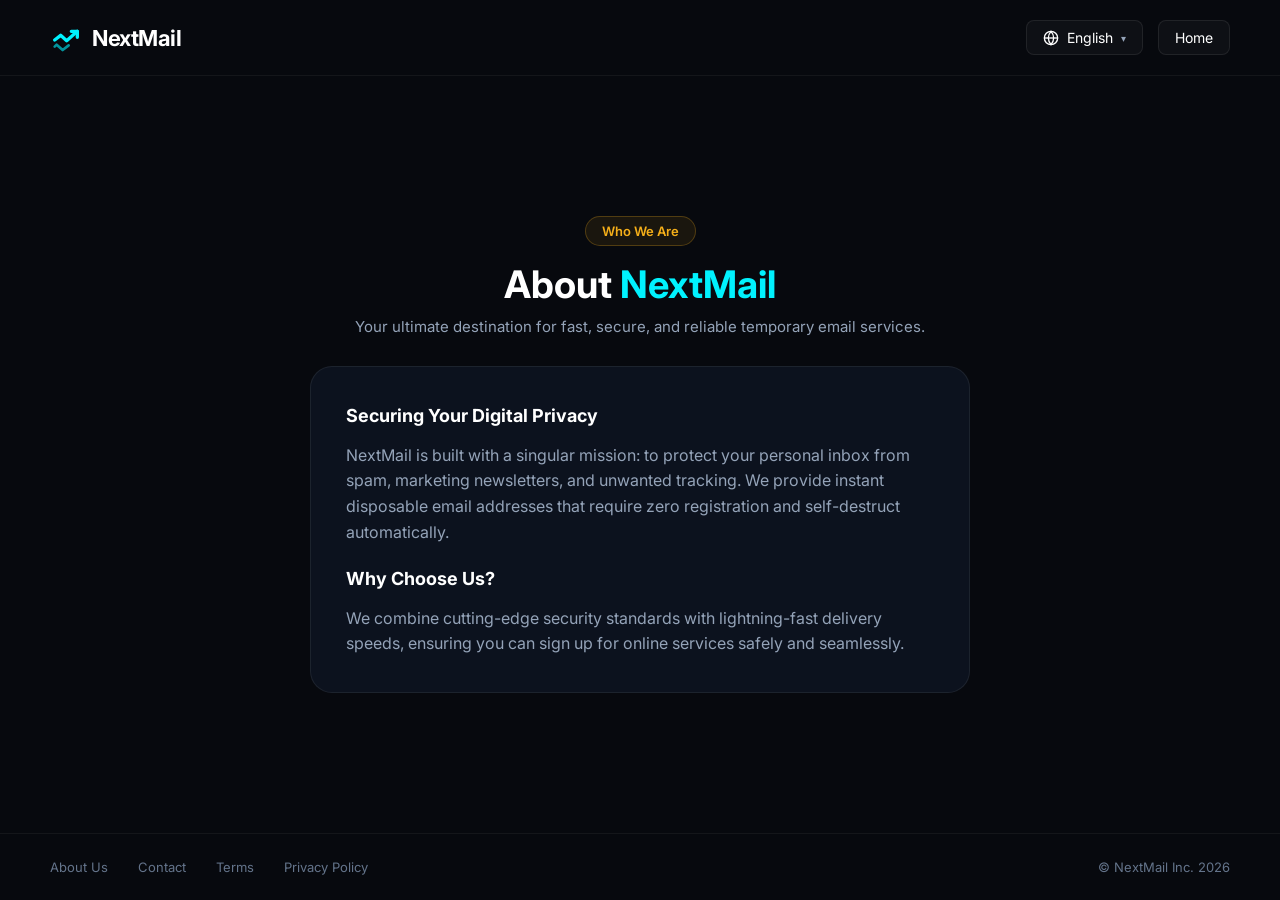
==== about.html @ 5b5e4896 "Add files via upload" ====
<!DOCTYPE html>
<html lang="en">
<head>
    <meta charset="UTF-8">
    <meta name="viewport" content="width=device-width, initial-scale=1.0">
    <title>NextMail - About Us</title>
    <link rel="stylesheet" href="style.css">
    <link href="https://fonts.googleapis.com/css2?family=Inter:wght@300;400;500;600;700&display=swap" rel="stylesheet">
</head>
<body>
    <header class="navbar">
        <div class="logo">
            <a href="index.html" style="text-decoration:none; color:inherit; display:flex; align-items:center; gap:10px;">
                <svg class="logo-icon" width="32" height="32" viewBox="0 0 24 24" fill="none">
                    <path d="M3.5 13.5L8 10L12.5 14L20.5 7" stroke="#00f2fe" stroke-width="2.5" stroke-linecap="round" stroke-linejoin="round"/>
                    <path d="M16 7H20.5V11.5" stroke="#00f2fe" stroke-width="2.5" stroke-linecap="round" stroke-linejoin="round"/>
                    <path d="M14 17.5L9.5 21L5 17L3.5 18.5" stroke="#00f2fe" stroke-width="2" stroke-opacity="0.6" stroke-linecap="round" stroke-linejoin="round"/>
                </svg>
                <span>NextMail</span>
            </a>
        </div>
        <div class="nav-right">
            <div class="lang-selector">
                <svg width="16" height="16" viewBox="0 0 24 24" fill="none" stroke="currentColor" stroke-width="2"><circle cx="12" cy="12" r="10"/><line x1="2" y1="12" x2="22" y2="12"/><path d="M12 2a15.3 15.3 0 0 1 4 10 15.3 15.3 0 0 1-4 10 15.3 15.3 0 0 1-4-10 15.3 15.3 0 0 1 4-10z"/></svg>
                English <span class="chevron">▾</span>
            </div>
            <a href="index.html" class="login-btn">Home</a>
        </div>
    </header>

    <main class="pricing-container" style="max-width: 700px;">
        <div class="pricing-header" style="margin-bottom: 30px;">
            <div class="plan-pill">Who We Are</div>
            <h1>About <span class="highlight-cyan">NextMail</span></h1>
            <p>Your ultimate destination for fast, secure, and reliable temporary email services.</p>
        </div>

        <div class="card" style="padding: 35px; text-align: left; line-height: 1.6; color: #94a3b8;">
            <h3 style="color: #fff; margin-bottom: 12px; font-size: 18px;">Securing Your Digital Privacy</h3>
            <p style="margin-bottom: 20px;">NextMail is built with a singular mission: to protect your personal inbox from spam, marketing newsletters, and unwanted tracking. We provide instant disposable email addresses that require zero registration and self-destruct automatically.</p>
            
            <h3 style="color: #fff; margin-bottom: 12px; font-size: 18px;">Why Choose Us?</h3>
            <p>We combine cutting-edge security standards with lightning-fast delivery speeds, ensuring you can sign up for online services safely and seamlessly.</p>
        </div>
    </main>

    <footer>
        <div class="footer-links">
            <a href="about.html">About Us</a>
            <a href="contact.html">Contact</a>
            <a href="terms.html">Terms</a>
            <a href="privacy.html">Privacy Policy</a>
        </div>
        <p>© NextMail Inc. 2026</p>
    </footer>
</body>
</html>
---- style.css ----
* {
    margin: 0;
    padding: 0;
    box-sizing: border-box;
    font-family: 'Inter', sans-serif;
}

body {
    background-color: #07090e;
    color: #ffffff;
    min-height: 100vh;
    display: flex;
    flex-direction: column;
    justify-content: space-between;
    overflow-x: hidden;
}

.navbar {
    display: flex;
    justify-content: space-between;
    align-items: center;
    padding: 20px 50px;
    border-bottom: 1px solid rgba(255, 255, 255, 0.05);
}

.logo {
    display: flex;
    align-items: center;
    gap: 12px;
    font-size: 22px;
    font-weight: 700;
    color: #fff;
    letter-spacing: -0.5px;
}

.nav-center-links {
    display: flex;
    gap: 30px;
}

.nav-center-links a {
    color: #94a3b8;
    text-decoration: none;
    font-size: 14px;
    font-weight: 500;
    transition: 0.2s;
}

.nav-center-links a:hover, .nav-center-links .active-nav {
    color: #fff;
}

.nav-center-links .active-nav {
    position: relative;
}

.nav-center-links .active-nav::after {
    content: '';
    position: absolute;
    bottom: -6px;
    left: 0;
    width: 100%;
    height: 2px;
    background: #00f2fe;
    border-radius: 2px;
}

.nav-right {
    display: flex;
    align-items: center;
    gap: 15px;
}

.lang-selector, .login-btn {
    background: rgba(255, 255, 255, 0.03);
    border: 1px solid rgba(255, 255, 255, 0.08);
    padding: 8px 16px;
    border-radius: 8px;
    color: #fff;
    font-size: 14px;
    cursor: pointer;
    text-decoration: none;
    display: flex;
    align-items: center;
    gap: 8px;
    transition: 0.3s;
}

.lang-selector:hover, .login-btn:hover {
    background: rgba(255, 255, 255, 0.08);
}

.chevron {
    font-size: 10px;
    color: #94a3b8;
}

.hero {
    flex: 1;
    display: flex;
    flex-direction: column;
    align-items: center;
    padding: 40px 20px;
    max-width: 940px;
    margin: 0 auto;
    width: 100%;
}

.hero-card {
    background: linear-gradient(135deg, rgba(13, 20, 33, 0.85), rgba(7, 11, 18, 0.95));
    border: 1px solid rgba(0, 242, 254, 0.2);
    box-shadow: 0 0 40px rgba(0, 242, 254, 0.06);
    border-radius: 24px;
    padding: 45px;
    text-align: center;
    width: 100%;
    margin-bottom: 25px;
}

.hero-top-badge {
    display: inline-flex;
    align-items: center;
    gap: 10px;
    background: rgba(0, 242, 254, 0.06);
    border: 1px solid rgba(0, 242, 254, 0.25);
    padding: 6px 16px;
    border-radius: 20px;
    font-size: 14px;
    font-weight: 500;
    color: #fff;
    margin-bottom: 22px;
}

.badge-text-green {
    color: #00f2fe;
    font-weight: 600;
}

.hero-card h1 {
    font-size: 42px;
    font-weight: 700;
    margin-bottom: 12px;
    letter-spacing: -1px;
    background: linear-gradient(90deg, #ffffff, #00f2fe);
     background-clip: text;
    -webkit-background-clip: text;
    color: transparent;
    -webkit-text-fill-color: transparent;
}

.hero-sub {
    color: #94a3b8;
    font-size: 15px;
    margin-bottom: 35px;
    line-height: 1.5;
}

.email-box {
    display: flex;
    align-items: center;
    background: #04060a;
    border: 1px solid rgba(255, 255, 255, 0.1);
    border-radius: 14px;
    padding: 6px;
    gap: 12px;
    margin-bottom: 22px;
}

.email-icon {
    padding-left: 12px;
    display: flex;
    align-items: center;
}

.email-box input {
    flex: 1;
    background: transparent;
    border: none;
    color: #fff;
    padding: 10px 5px;
    font-size: 16px;
    outline: none;
}

.copy-btn, .new-btn {
    padding: 10px 20px;
    border-radius: 10px;
    border: none;
    font-weight: 600;
    font-size: 14px;
    cursor: pointer;
    display: flex;
    align-items: center;
    gap: 8px;
    transition: 0.3s;
}

.copy-btn {
    background: rgba(255, 255, 255, 0.06);
    color: #fff;
    border: 1px solid rgba(255, 255, 255, 0.08);
}

.copy-btn:hover {
    background: rgba(255, 255, 255, 0.12);
}

.new-btn {
    background: linear-gradient(135deg, #00f2fe, #3b82f6);
    color: #04131d;
    border: none;
    box-shadow: 0 12px 26px rgba(0, 242, 254, 0.22);
    letter-spacing: 0.1px;
    font-weight: 800;
}

.new-btn:hover {
    background: linear-gradient(135deg, #28f5ff, #4f99ff);
    transform: translateY(-1px);
    box-shadow: 0 14px 28px rgba(0, 242, 254, 0.28);
}

.new-btn svg {
    stroke: currentColor;
    opacity: 1;
}

.timer-display {
    display: flex;
    align-items: center;
    justify-content: center;
    gap: 10px;
    font-size: 18px;
    font-weight: 600;
    color: #00f2fe;
}

.pulse-dot {
    width: 8px;
    height: 8px;
    background-color: #00f2fe;
    border-radius: 50%;
    box-shadow: 0 0 10px #00f2fe;
}

.features-grid {
    display: grid;
    grid-template-columns: repeat(3, 1fr);
    gap: 20px;
    width: 100%;
    margin-bottom: 25px;
}

.feature-card {
    background: rgba(13, 20, 33, 0.6);
    border: 1px solid rgba(255, 255, 255, 0.06);
    border-radius: 18px;
    padding: 26px 22px;
    text-align: left;
}

.f-icon-box {
    width: 40px;
    height: 40px;
    border-radius: 10px;
    display: flex;
    align-items: center;
    justify-content: center;
    margin-bottom: 16px;
}

.security-bg { background: rgba(0, 242, 254, 0.08); border: 1px solid rgba(0, 242, 254, 0.2); }
.speed-bg { background: rgba(59, 130, 246, 0.08); border: 1px solid rgba(59, 130, 246, 0.2); }
.spam-bg { background: rgba(168, 85, 247, 0.08); border: 1px solid rgba(168, 85, 247, 0.2); }

.feature-card h3 {
    font-size: 15px;
    font-weight: 600;
    margin-bottom: 6px;
    color: #fff;
}

.feature-card p {
    color: #94a3b8;
    font-size: 13px;
    line-height: 1.4;
}

.pricing-banner-link {
    width: 100%;
    text-decoration: none;
    color: inherit;
}

.pricing-banner {
    background: linear-gradient(135deg, rgba(16, 22, 34, 0.9), rgba(8, 12, 19, 0.95));
    border: 1px solid rgba(245, 175, 25, 0.25);
    box-shadow: 0 0 30px rgba(245, 175, 25, 0.04);
    border-radius: 18px;
    padding: 24px 30px;
    display: flex;
    justify-content: space-between;
    align-items: center;
    width: 100%;
    transition: 0.3s;
}

.pricing-banner:hover {
    border-color: rgba(245, 175, 25, 0.5);
}

.pb-left {
    display: flex;
    align-items: center;
    gap: 16px;
}

.crown-box {
    width: 44px;
    height: 44px;
    background: rgba(245, 175, 25, 0.08);
    border: 1px solid rgba(245, 175, 25, 0.25);
    border-radius: 12px;
    display: flex;
    align-items: center;
    justify-content: center;
}

.pb-left h3 {
    font-size: 15px;
    font-weight: 600;
    margin-bottom: 3px;
    color: #fff;
}

.go-premium-text {
    color: #f5af19;
    font-weight: 600;
    font-size: 13px;
}

.pb-features {
    display: flex;
    gap: 24px;
    color: #94a3b8;
    font-size: 13px;
}

.pb-feat-item {
    display: flex;
    align-items: center;
    gap: 8px;
}

.pricing-container {
    max-width: 900px;
    margin: 40px auto;
    padding: 0 20px;
    width: 100%;
}

.pricing-header {
    text-align: center;
    margin-bottom: 45px;
}

.plan-pill {
    display: inline-block;
    background: rgba(245, 175, 25, 0.08);
    color: #f5af19;
    border: 1px solid rgba(245, 175, 25, 0.25);
    padding: 6px 16px;
    border-radius: 20px;
    font-size: 13px;
    font-weight: 600;
    margin-bottom: 15px;
}

.pricing-header h1 {
    font-size: 38px;
    margin-bottom: 10px;
    font-weight: 700;
}

.highlight-cyan {
    color: #00f2fe;
}

.pricing-header p {
    color: #94a3b8;
    font-size: 15px;
}

.pricing-cards {
    display: grid;
    grid-template-columns: 1fr 1fr;
    gap: 30px;
}

.card {
    background: rgba(13, 20, 33, 0.85);
    border: 1px solid rgba(255, 255, 255, 0.07);
    border-radius: 22px;
    padding: 35px;
    position: relative;
}

.pro-card {
    border: 1px solid rgba(245, 175, 25, 0.35);
    box-shadow: 0 0 35px rgba(245, 175, 25, 0.06);
}

.recommended-badge {
    position: absolute;
    top: 25px;
    right: 25px;
    background: #f5af19;
    color: #07090e;
    font-size: 10px;
    font-weight: 700;
    padding: 4px 10px;
    border-radius: 6px;
    letter-spacing: 0.5px;
}

.card-top-icon-box {
    width: 44px;
    height: 44px;
    background: rgba(0, 242, 254, 0.08);
    border: 1px solid rgba(0, 242, 254, 0.2);
    border-radius: 12px;
    display: flex;
    align-items: center;
    justify-content: center;
    margin-bottom: 20px;
}

.gold-icon-box {
    background: rgba(245, 175, 25, 0.08);
    border-color: rgba(245, 175, 25, 0.25);
}

.card h2 {
    font-size: 24px;
    font-weight: 700;
    margin-bottom: 4px;
}

.card-desc {
    color: #94a3b8;
    font-size: 13px;
    margin-bottom: 22px;
}

.price-tag {
    font-size: 38px;
    font-weight: 700;
    margin-bottom: 15px;
    display: flex;
    align-items: baseline;
    gap: 4px;
}

.price-sub {
    font-size: 14px;
    font-weight: 400;
    color: #94a3b8;
}

.plan-badge-box {
    background: rgba(255, 255, 255, 0.03);
    border: 1px solid rgba(255, 255, 255, 0.07);
    padding: 10px 14px;
    border-radius: 10px;
    font-size: 13px;
    margin-bottom: 24px;
    color: #00f2fe;
    display: flex;
    align-items: center;
    gap: 8px;
}

.gold-box {
    color: #f5af19;
    background: rgba(245, 175, 25, 0.04);
    border-color: rgba(245, 175, 25, 0.2);
}

.feature-list {
    list-style: none;
    margin-bottom: 30px;
}

.feature-list li {
    font-size: 14px;
    color: #cbd5e1;
    margin-bottom: 14px;
    display: flex;
    align-items: center;
    gap: 10px;
}

.check-icon {
    color: #00f2fe;
    font-weight: bold;
}

.gold-check {
    color: #f5af19;
}

.plan-btn {
    display: block;
    width: 100%;
    padding: 13px;
    text-align: center;
    border-radius: 10px;
    text-decoration: none;
    font-weight: 600;
    font-size: 15px;
    transition: 0.3s;
}

.free-btn {
    background: rgba(255, 255, 255, 0.06);
    color: #fff;
    border: 1px solid rgba(255, 255, 255, 0.1);
}

.free-btn:hover {
    background: rgba(255, 255, 255, 0.12);
}

.pro-btn {
    background: linear-gradient(135deg, #f5af19, #f12711);
    color: #fff;
    border: none;
    cursor: pointer;
}

.pro-btn:hover {
    opacity: 0.95;
}

footer {
    border-top: 1px solid rgba(255, 255, 255, 0.05);
    padding: 25px 50px;
    text-align: center;
    display: flex;
    justify-content: space-between;
    align-items: center;
    color: #64748b;
    font-size: 13px;
}

.footer-links {
    display: flex;
    gap: 30px;
}

.footer-links a {
    color: #64748b;
    text-decoration: none;
    transition: 0.2s;
}

.footer-links a:hover {
    color: #fff;
}

@media (max-width: 768px) {
    .features-grid, .pricing-cards, .pricing-banner {
        grid-template-columns: 1fr;
        flex-direction: column;
        align-items: stretch;
    }
    .pb-features {
        display: none;
    }
    .nav-center-links {
        display: none;
    }
    footer {
        flex-direction: column;
        gap: 15px;
    }
}
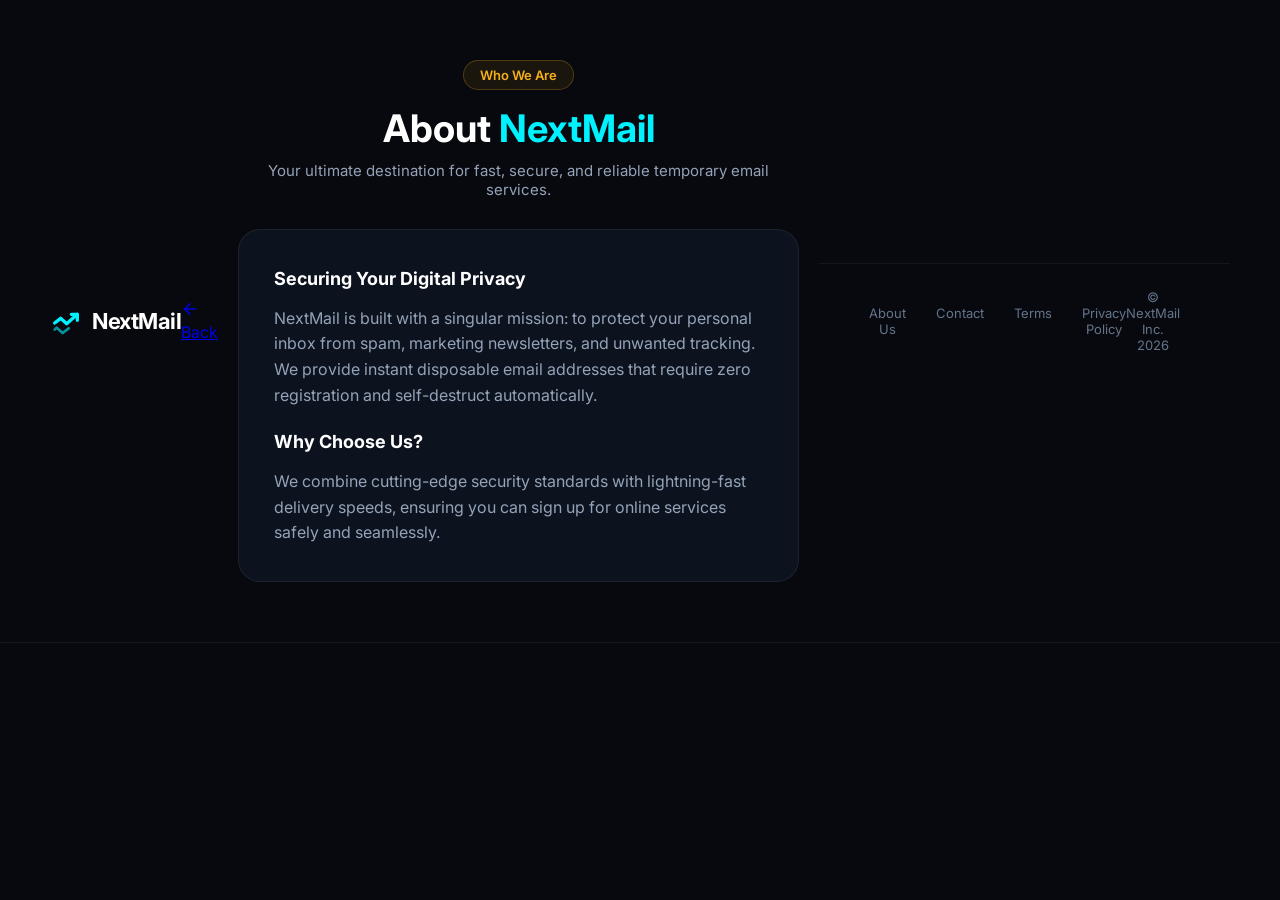
==== commit c50d53c2: "ui: use consistent themed Back button on about" ====
--- a/about.html
+++ b/about.html
@@ -19,14 +19,12 @@
                 <span>NextMail</span>
             </a>
         </div>
-        <div class="nav-right">
-            <div class="lang-selector">
-                <svg width="16" height="16" viewBox="0 0 24 24" fill="none" stroke="currentColor" stroke-width="2"><circle cx="12" cy="12" r="10"/><line x1="2" y1="12" x2="22" y2="12"/><path d="M12 2a15.3 15.3 0 0 1 4 10 15.3 15.3 0 0 1-4 10 15.3 15.3 0 0 1-4-10 15.3 15.3 0 0 1 4-10z"/></svg>
-                English <span class="chevron">▾</span>
-            </div>
-            <a href="index.html" class="login-btn">Home</a>
+        <div class="nav-right">
+            <a href="index.html" class="back-home-link" aria-label="Back to Home">
+                <svg width="18" height="18" viewBox="0 0 24 24" fill="none" stroke="currentColor" stroke-width="2" stroke-linecap="round" stroke-linejoin="round"><path d="M19 12H5"/><path d="M12 19l-7-7 7-7"/></svg>
+                <span>Back</span>
+            </a>
         </div>
-    </header>
 
     <main class="pricing-container" style="max-width: 700px;">
         <div class="pricing-header" style="margin-bottom: 30px;">
--- a/style.css
+++ b/style.css
@@ -584,4 +584,11 @@
         flex-direction: column;
         gap: 15px;
     }
-}+}
+.inbox-panel{width:100%;margin:0 0 25px;background:linear-gradient(135deg,rgba(13,20,33,.85),rgba(7,11,18,.95));border:1px solid rgba(0,242,254,.14);border-radius:20px;padding:24px}.inbox-header{display:flex;align-items:center;justify-content:space-between;gap:15px;margin-bottom:18px}.inbox-header h2{font-size:20px;margin-top:5px}.inbox-kicker{font-size:11px;color:#00f2fe;font-weight:700;letter-spacing:1.5px}.refresh-inbox-btn{background:rgba(255,255,255,.05);color:#fff;border:1px solid rgba(255,255,255,.1);border-radius:9px;padding:9px 14px;cursor:pointer}.inbox-list{display:flex;flex-direction:column;gap:10px}.inbox-empty{padding:25px;text-align:center;color:#64748b;border:1px dashed rgba(255,255,255,.08);border-radius:12px}.inbox-message{padding:15px;background:rgba(255,255,255,.025);border:1px solid rgba(255,255,255,.06);border-radius:12px}.inbox-message strong{display:block;color:#fff;margin-bottom:5px}.inbox-message small{display:block;color:#00f2fe;margin-bottom:8px}.inbox-message p{color:#cbd5e1;font-size:13px;line-height:1.5;white-space:pre-wrap}.new-btn:disabled{opacity:.55;cursor:wait;transform:none}.expired-timer{color:#f87171}.pro-badge{color:#f5af19;font-size:11px;font-weight:700;margin-left:8px}@media(max-width:768px){.inbox-panel{padding:18px}.email-box{flex-wrap:wrap}.email-box input{min-width:0}.copy-btn,.new-btn{flex:1;justify-content:center}.inbox-header{align-items:flex-start}.refresh-inbox-btn{white-space:nowrap}}
+
+.inbox-corner{position:fixed;right:22px;bottom:22px;z-index:50;display:flex;align-items:center;gap:8px;background:rgba(7,12,20,.94);color:#fff;border:1px solid rgba(0,242,254,.28);box-shadow:0 10px 35px rgba(0,0,0,.35);border-radius:999px;padding:12px 15px;cursor:pointer;backdrop-filter:blur(12px)}.inbox-corner b{min-width:20px;height:20px;border-radius:50%;display:grid;place-items:center;background:#00f2fe;color:#061018;font-size:11px}.inbox-corner:hover{transform:translateY(-2px)}@media(max-width:600px){.inbox-corner{right:14px;bottom:14px;padding:11px 13px}.inbox-corner span{display:none}}
+
+.inbox-nav-link{display:inline-flex;align-items:center;gap:7px;color:#cbd5e1;text-decoration:none;font-weight:600}.inbox-nav-icon{width:32px;height:32px;display:grid;place-items:center;border:1px solid rgba(0,242,254,.2);border-radius:10px;background:rgba(0,242,254,.06);color:#00f2fe;font-size:16px}.inbox-nav-link:hover{color:#fff}.inbox-page{min-height:80vh;display:flex;justify-content:center;padding:55px 20px}.inbox-page-card{width:min(900px,100%);background:linear-gradient(135deg,rgba(13,20,33,.92),rgba(7,11,18,.98));border:1px solid rgba(0,242,254,.14);border-radius:24px;padding:30px;box-shadow:0 20px 70px rgba(0,0,0,.3)}.inbox-page-top{display:flex;justify-content:space-between;gap:20px;align-items:flex-start}.inbox-page-top h1{margin:7px 0;color:#fff}.inbox-page-top p{color:#94a3b8}.current-mail{margin-top:25px;display:flex;align-items:center;gap:12px;padding:15px;border-radius:14px;background:rgba(255,255,255,.035);border:1px solid rgba(255,255,255,.07)}.current-mail span{color:#64748b;font-size:12px}.current-mail strong{color:#fff;flex:1;word-break:break-all}.current-mail button{background:rgba(0,242,254,.08);border:1px solid rgba(0,242,254,.2);color:#00f2fe;border-radius:8px;padding:8px 12px;cursor:pointer}.timer-row{display:flex;justify-content:space-between;margin:14px 0;color:#94a3b8}.timer-row strong{color:#00f2fe}.inbox-page .inbox-list{margin-top:20px}.inbox-page .inbox-message time{display:block;color:#64748b;font-size:11px;margin-top:8px}.back-home{display:inline-block;margin-top:22px;color:#00f2fe;text-decoration:none}@media(max-width:600px){.inbox-page{padding:25px 12px}.inbox-page-card{padding:20px}.inbox-page-top{flex-direction:column}.current-mail{flex-wrap:wrap}.current-mail strong{width:100%;flex-basis:100%}}
+
+.lang-selector{position:relative}.lang-current{background:transparent;border:0;color:#fff;cursor:pointer;font:inherit;padding:0}.language-menu{display:none;position:absolute;right:0;top:calc(100% + 8px);min-width:145px;padding:6px;background:#0d1421;border:1px solid rgba(0,242,254,.18);border-radius:12px;box-shadow:0 15px 35px rgba(0,0,0,.4);z-index:100}.language-menu.open{display:block}.language-menu button{display:block;width:100%;padding:9px 12px;background:transparent;border:0;color:#cbd5e1;text-align:left;border-radius:7px;cursor:pointer}.language-menu button:hover{background:rgba(0,242,254,.08);color:#fff}.inbox-corner{display:none!important}.inbox-nav-link{display:inline-flex;align-items:center;gap:7px;color:#cbd5e1;text-decoration:none;font-weight:600}.inbox-nav-icon{width:32px;height:32px;display:grid;place-items:center;border:1px solid rgba(0,242,254,.2);border-radius:10px;background:rgba(0,242,254,.06);color:#00f2fe}@media(max-width:600px){.navbar{padding:16px 18px}.nav-right{gap:8px}.lang-selector,.inbox-nav-link{padding:7px 10px}.inbox-nav-link span:last-child{display:none}}
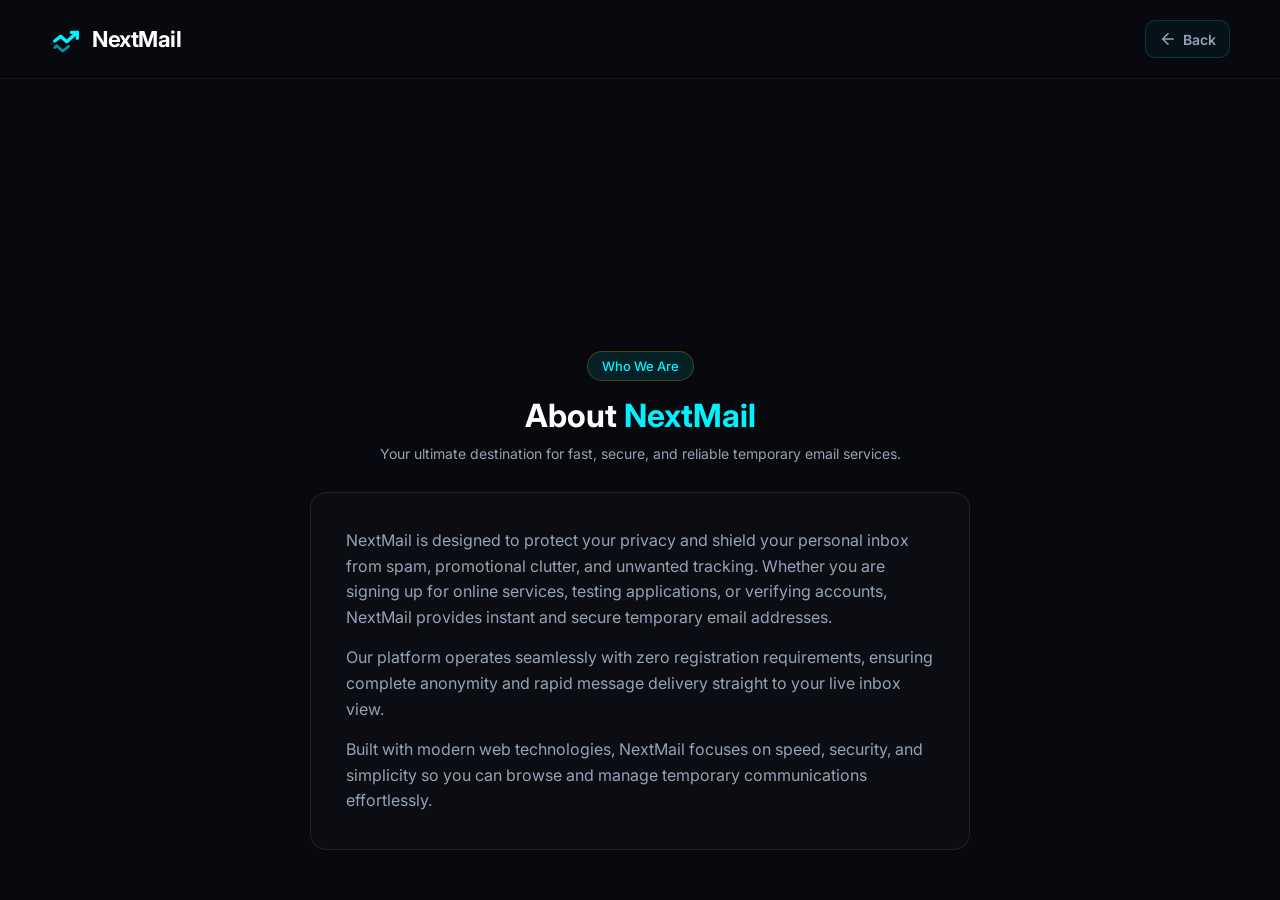
==== commit 22fcece6: "Update about.html" ====
--- a/about.html
+++ b/about.html
@@ -10,7 +10,7 @@
 <body>
     <header class="navbar">
         <div class="logo">
-            <a href="index.html" style="text-decoration:none; color:inherit; display:flex; align-items:center; gap:10px;">
+            <a href="index.html" style="text-decoration: none; color: inherit; display: flex; align-items: center; gap: 10px;">
                 <svg class="logo-icon" width="32" height="32" viewBox="0 0 24 24" fill="none">
                     <path d="M3.5 13.5L8 10L12.5 14L20.5 7" stroke="#00f2fe" stroke-width="2.5" stroke-linecap="round" stroke-linejoin="round"/>
                     <path d="M16 7H20.5V11.5" stroke="#00f2fe" stroke-width="2.5" stroke-linecap="round" stroke-linejoin="round"/>
@@ -19,37 +19,35 @@
                 <span>NextMail</span>
             </a>
         </div>
-        <div class="nav-right">
-            <a href="index.html" class="back-home-link" aria-label="Back to Home">
-                <svg width="18" height="18" viewBox="0 0 24 24" fill="none" stroke="currentColor" stroke-width="2" stroke-linecap="round" stroke-linejoin="round"><path d="M19 12H5"/><path d="M12 19l-7-7 7-7"/></svg>
-                <span>Back</span>
-            </a>
+        <div class="nav-right">
+            <a href="index.html" class="back-home-link" aria-label="Back to Home" style="display: flex; align-items: center; gap: 6px; color: #94a3b8; text-decoration: none; font-size: 14px;">
+                <svg width="18" height="18" viewBox="0 0 24 24" fill="none" stroke="currentColor" stroke-width="2" stroke-linecap="round" stroke-linejoin="round">
+                    <path d="M19 12H5"/>
+                    <path d="M12 19l-7-7 7-7"/>
+                </svg>
+                <span>Back</span>
+            </a>
+        </div>
+    </header>
+
+    <main class="pricing-container" style="max-width: 700px; margin: 50px auto; padding: 0 20px;">
+        <div class="pricing-header" style="margin-bottom: 30px; text-align: center;">
+            <div class="plan-pill" style="display: inline-block; padding: 6px 14px; background: rgba(0, 242, 254, 0.1); color: #00f2fe; border-radius: 20px; font-size: 13px; font-weight: 500; margin-bottom: 15px;">Who We Are</div>
+            <h1 style="color: #fff; font-size: 32px; font-weight: 700;">About <span class="highlight-cyan" style="color: #00f2fe;">NextMail</span></h1>
+            <p style="color: #94a3b8; font-size: 14px; margin-top: 8px;">Your ultimate destination for fast, secure, and reliable temporary email services.</p>
         </div>
 
-    <main class="pricing-container" style="max-width: 700px;">
-        <div class="pricing-header" style="margin-bottom: 30px;">
-            <div class="plan-pill">Who We Are</div>
-            <h1>About <span class="highlight-cyan">NextMail</span></h1>
-            <p>Your ultimate destination for fast, secure, and reliable temporary email services.</p>
-        </div>
-
-        <div class="card" style="padding: 35px; text-align: left; line-height: 1.6; color: #94a3b8;">
-            <h3 style="color: #fff; margin-bottom: 12px; font-size: 18px;">Securing Your Digital Privacy</h3>
-            <p style="margin-bottom: 20px;">NextMail is built with a singular mission: to protect your personal inbox from spam, marketing newsletters, and unwanted tracking. We provide instant disposable email addresses that require zero registration and self-destruct automatically.</p>
-            
-            <h3 style="color: #fff; margin-bottom: 12px; font-size: 18px;">Why Choose Us?</h3>
-            <p>We combine cutting-edge security standards with lightning-fast delivery speeds, ensuring you can sign up for online services safely and seamlessly.</p>
+        <div class="card" style="background: rgba(255, 255, 255, 0.02); border: 1px solid rgba(255, 255, 255, 0.08); padding: 35px; border-radius: 16px; text-align: left; line-height: 1.6; color: #94a3b8;">
+            <p style="margin-bottom: 15px;">
+                NextMail is designed to protect your privacy and shield your personal inbox from spam, promotional clutter, and unwanted tracking. Whether you are signing up for online services, testing applications, or verifying accounts, NextMail provides instant and secure temporary email addresses.
+            </p>
+            <p style="margin-bottom: 15px;">
+                Our platform operates seamlessly with zero registration requirements, ensuring complete anonymity and rapid message delivery straight to your live inbox view.
+            </p>
+            <p>
+                Built with modern web technologies, NextMail focuses on speed, security, and simplicity so you can browse and manage temporary communications effortlessly.
+            </p>
         </div>
     </main>
-
-    <footer>
-        <div class="footer-links">
-            <a href="about.html">About Us</a>
-            <a href="contact.html">Contact</a>
-            <a href="terms.html">Terms</a>
-            <a href="privacy.html">Privacy Policy</a>
-        </div>
-        <p>© NextMail Inc. 2026</p>
-    </footer>
 </body>
-</html>+</html>
--- a/style.css
+++ b/style.css
@@ -592,3 +592,4 @@
 .inbox-nav-link{display:inline-flex;align-items:center;gap:7px;color:#cbd5e1;text-decoration:none;font-weight:600}.inbox-nav-icon{width:32px;height:32px;display:grid;place-items:center;border:1px solid rgba(0,242,254,.2);border-radius:10px;background:rgba(0,242,254,.06);color:#00f2fe;font-size:16px}.inbox-nav-link:hover{color:#fff}.inbox-page{min-height:80vh;display:flex;justify-content:center;padding:55px 20px}.inbox-page-card{width:min(900px,100%);background:linear-gradient(135deg,rgba(13,20,33,.92),rgba(7,11,18,.98));border:1px solid rgba(0,242,254,.14);border-radius:24px;padding:30px;box-shadow:0 20px 70px rgba(0,0,0,.3)}.inbox-page-top{display:flex;justify-content:space-between;gap:20px;align-items:flex-start}.inbox-page-top h1{margin:7px 0;color:#fff}.inbox-page-top p{color:#94a3b8}.current-mail{margin-top:25px;display:flex;align-items:center;gap:12px;padding:15px;border-radius:14px;background:rgba(255,255,255,.035);border:1px solid rgba(255,255,255,.07)}.current-mail span{color:#64748b;font-size:12px}.current-mail strong{color:#fff;flex:1;word-break:break-all}.current-mail button{background:rgba(0,242,254,.08);border:1px solid rgba(0,242,254,.2);color:#00f2fe;border-radius:8px;padding:8px 12px;cursor:pointer}.timer-row{display:flex;justify-content:space-between;margin:14px 0;color:#94a3b8}.timer-row strong{color:#00f2fe}.inbox-page .inbox-list{margin-top:20px}.inbox-page .inbox-message time{display:block;color:#64748b;font-size:11px;margin-top:8px}.back-home{display:inline-block;margin-top:22px;color:#00f2fe;text-decoration:none}@media(max-width:600px){.inbox-page{padding:25px 12px}.inbox-page-card{padding:20px}.inbox-page-top{flex-direction:column}.current-mail{flex-wrap:wrap}.current-mail strong{width:100%;flex-basis:100%}}
 
 .lang-selector{position:relative}.lang-current{background:transparent;border:0;color:#fff;cursor:pointer;font:inherit;padding:0}.language-menu{display:none;position:absolute;right:0;top:calc(100% + 8px);min-width:145px;padding:6px;background:#0d1421;border:1px solid rgba(0,242,254,.18);border-radius:12px;box-shadow:0 15px 35px rgba(0,0,0,.4);z-index:100}.language-menu.open{display:block}.language-menu button{display:block;width:100%;padding:9px 12px;background:transparent;border:0;color:#cbd5e1;text-align:left;border-radius:7px;cursor:pointer}.language-menu button:hover{background:rgba(0,242,254,.08);color:#fff}.inbox-corner{display:none!important}.inbox-nav-link{display:inline-flex;align-items:center;gap:7px;color:#cbd5e1;text-decoration:none;font-weight:600}.inbox-nav-icon{width:32px;height:32px;display:grid;place-items:center;border:1px solid rgba(0,242,254,.2);border-radius:10px;background:rgba(0,242,254,.06);color:#00f2fe}@media(max-width:600px){.navbar{padding:16px 18px}.nav-right{gap:8px}.lang-selector,.inbox-nav-link{padding:7px 10px}.inbox-nav-link span:last-child{display:none}}
+.back-home-link{display:inline-flex;align-items:center;gap:8px;color:#cbd5e1;text-decoration:none;font-weight:600;padding:9px 13px;border:1px solid rgba(0,242,254,.16);background:rgba(0,242,254,.04);border-radius:10px;transition:.2s}.back-home-link:hover{color:#fff;border-color:rgba(0,242,254,.45);background:rgba(0,242,254,.08);transform:translateX(-2px)}.refresh-inbox-btn.is-refreshing{opacity:.65;cursor:wait}.refresh-inbox-btn:disabled{pointer-events:none}
